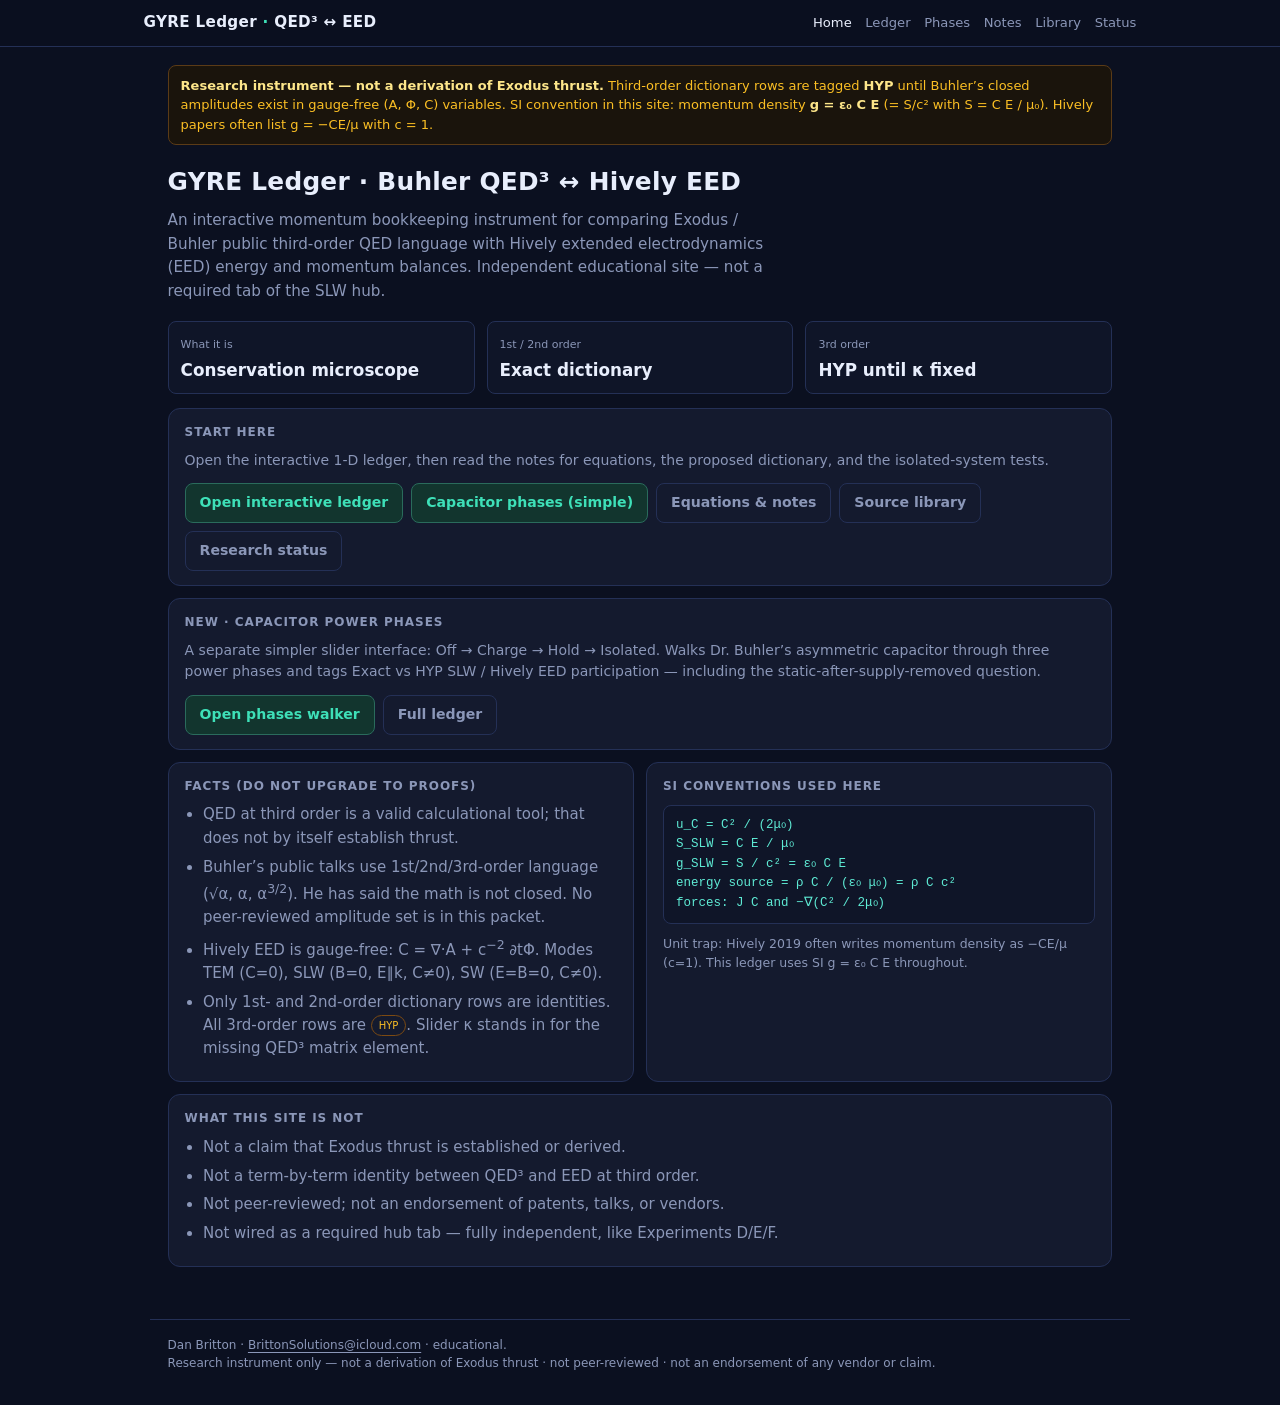
==== index.html @ b59f6026 "Nav + CTA for phases page" ====
<!DOCTYPE html>
<html lang="en">
<head>
<meta charset="UTF-8"/>
<meta name="viewport" content="width=device-width, initial-scale=1"/>
<title>GYRE Ledger · Buhler QED³ ↔ Hively EED</title>
<meta name="description" content="Independent educational research instrument mapping Buhler public third-order QED language onto Hively EED energy–momentum balances. Not a derivation of Exodus thrust."/>
<link rel="stylesheet" href="style.css"/>
</head>
<body>
<div class="sticky"><div class="sticky-inner">
  <a class="brand" href="index.html">GYRE Ledger <span>·</span> QED³ ↔ EED</a>
  <nav class="nav">
    <a href="index.html" class="active">Home</a>
    <a href="ledger.html">Ledger</a>
    <a href="phases.html">Phases</a>
    <a href="notes.html">Notes</a>
    <a href="library.html">Library</a>
    <a href="status.html">Status</a>
  </nav>
</div></div>
<div class="wrap">
  <div class="banner">
    <b>Research instrument — not a derivation of Exodus thrust.</b>
    Third-order dictionary rows are tagged <b>HYP</b> until Buhler’s closed amplitudes exist in gauge-free (A, Φ, C) variables.
    SI convention in this site: momentum density <b>g = ε₀ C E</b> (= S/c² with S = C E / μ₀). Hively papers often list g = −CE/μ with c = 1.
  </div>

  <h1>GYRE Ledger · Buhler QED³ ↔ Hively EED</h1>
  <p class="lede">
    An interactive momentum bookkeeping instrument for comparing Exodus / Buhler public third-order QED language
    with Hively extended electrodynamics (EED) energy and momentum balances. Independent educational site —
    not a required tab of the SLW hub.
  </p>

  <div class="grid grid-3" style="margin-bottom:14px">
    <div class="kpi"><span>What it is</span><b>Conservation microscope</b></div>
    <div class="kpi"><span>1st / 2nd order</span><b>Exact dictionary</b></div>
    <div class="kpi"><span>3rd order</span><b>HYP until κ fixed</b></div>
  </div>

  <div class="card">
    <h2>Start here</h2>
    <p style="margin:0 0 12px;color:var(--muted);font-size:14px">
      Open the interactive 1-D ledger, then read the notes for equations, the proposed dictionary, and the isolated-system tests.
    </p>
    <p style="margin:0;display:flex;flex-wrap:wrap;gap:8px">
      <a class="btn" href="ledger.html">Open interactive ledger</a>
      <a class="btn" href="phases.html">Capacitor phases (simple)</a>
      <a class="btn ghost" href="notes.html">Equations &amp; notes</a>
      <a class="btn ghost" href="library.html">Source library</a>
      <a class="btn ghost" href="status.html">Research status</a>
    </p>
  </div>

  <div class="card" id="phases-card">
    <h2>New · Capacitor power phases</h2>
    <p style="margin:0 0 12px;color:var(--muted);font-size:14px">
      A separate simpler slider interface: Off → Charge → Hold → Isolated.
      Walks Dr. Buhler’s asymmetric capacitor through three power phases and tags Exact vs HYP
      SLW / Hively EED participation — including the static-after-supply-removed question.
    </p>
    <p style="margin:0;display:flex;flex-wrap:wrap;gap:8px">
      <a class="btn" href="phases.html">Open phases walker</a>
      <a class="btn ghost" href="ledger.html">Full ledger</a>
    </p>
  </div>


  <div class="grid grid-2">
    <div class="card">
      <h2>Facts (do not upgrade to proofs)</h2>
      <ul class="clean">
        <li>QED at third order is a valid calculational tool; that does not by itself establish thrust.</li>
        <li>Buhler’s public talks use 1st/2nd/3rd-order language (√α, α, α<sup>3/2</sup>). He has said the math is not closed. No peer-reviewed amplitude set is in this packet.</li>
        <li>Hively EED is gauge-free: C = ∇·A + c<sup>−2</sup> ∂tΦ. Modes TEM (C=0), SLW (B=0, E∥k, C≠0), SW (E=B=0, C≠0).</li>
        <li>Only 1st- and 2nd-order dictionary rows are identities. All 3rd-order rows are <span class="tag hyp">HYP</span>. Slider κ stands in for the missing QED³ matrix element.</li>
      </ul>
    </div>
    <div class="card">
      <h2>SI conventions used here</h2>
      <div class="eq">
u_C = C² / (2μ₀)<br/>
S_SLW = C E / μ₀<br/>
g_SLW = S / c² = ε₀ C E<br/>
energy source = ρ C / (ε₀ μ₀) = ρ C c²<br/>
forces: J C  and  −∇(C² / 2μ₀)
      </div>
      <p class="note">Unit trap: Hively 2019 often writes momentum density as −CE/μ (c=1). This ledger uses SI g = ε₀ C E throughout.</p>
    </div>
  </div>

  <div class="card">
    <h2>What this site is not</h2>
    <ul class="clean">
      <li>Not a claim that Exodus thrust is established or derived.</li>
      <li>Not a term-by-term identity between QED³ and EED at third order.</li>
      <li>Not peer-reviewed; not an endorsement of patents, talks, or vendors.</li>
      <li>Not wired as a required hub tab — fully independent, like Experiments D/E/F.</li>
    </ul>
  </div>
</div>
<div class="footer">
  Dan Britton · <a href="mailto:BrittonSolutions@icloud.com">BrittonSolutions@icloud.com</a> · educational.<br/>
  Research instrument only — not a derivation of Exodus thrust · not peer-reviewed · not an endorsement of any vendor or claim.
</div>
</body>
</html>
---- style.css ----
:root{
  --bg:#0b1020; --bg2:#0f1528; --panel:#141a2e; --ink:#e8eefc; --muted:#8b97b8;
  --line:#243056; --ced:#7aa2ff; --eed:#3ee0b8; --qed:#ffb14a;
  --slw:#5eead4; --sw:#c4b5fd; --tem:#60a5fa; --warn:#fb7185;
  --ok:#34d399; --plate:#94a3b8; --banner-bg:#1a140c; --banner-border:#5b3b16;
  --banner-ink:#fbbf24; --max:980px; --radius:12px;
}
*{box-sizing:border-box}
html{scroll-behavior:smooth}
body{
  margin:0;background:var(--bg);color:var(--ink);
  font:15px/1.55 ui-sans-serif,system-ui,-apple-system,Segoe UI,sans-serif;
}
a{color:var(--eed);text-decoration-thickness:1px;text-underline-offset:3px}
a:hover{color:#7ff5d4}
.sticky{
  position:sticky;top:0;z-index:50;
  backdrop-filter:blur(12px);
  background:rgba(11,16,32,.92);
  border-bottom:1px solid var(--line);
}
.sticky-inner{
  max-width:calc(var(--max) + 48px);
  margin:0 auto;padding:.7rem 1.1rem;
  display:flex;flex-wrap:wrap;gap:.55rem 1rem;
  align-items:center;justify-content:space-between;
}
.brand{font-size:.95rem;letter-spacing:.02em;color:var(--ink);text-decoration:none;font-weight:600}
.brand span{color:var(--eed)}
.nav{display:flex;flex-wrap:wrap;gap:.5rem .85rem;font-size:.82rem}
.nav a{color:var(--muted);text-decoration:none}
.nav a:hover,.nav a.active{color:var(--ink)}
.wrap{max-width:var(--max);margin:0 auto;padding:1.1rem 1.1rem 2.5rem}
.banner{
  margin:0 0 1.1rem;padding:10px 12px;
  border:1px solid var(--banner-border);background:var(--banner-bg);
  color:var(--banner-ink);font-size:13px;border-radius:8px;line-height:1.5;
}
.banner b{color:#fde68a}
h1{margin:.2rem 0 .5rem;font-size:1.55rem;letter-spacing:.01em}
h2{margin:1.4rem 0 .55rem;font-size:1.05rem;color:var(--ink)}
h3{margin:1rem 0 .4rem;font-size:.95rem;color:var(--ced)}
.lede{color:var(--muted);font-size:.95rem;margin:0 0 1.1rem;max-width:62ch}
.card{
  background:var(--panel);border:1px solid var(--line);
  border-radius:var(--radius);padding:14px 16px;margin:0 0 12px;
}
.card h2{margin:0 0 8px;font-size:12px;text-transform:uppercase;letter-spacing:.08em;color:var(--muted)}
.grid{display:grid;gap:12px}
@media(min-width:720px){.grid-2{grid-template-columns:1fr 1fr}.grid-3{grid-template-columns:1fr 1fr 1fr}}
.kpi{background:var(--bg2);border:1px solid var(--line);border-radius:8px;padding:10px 12px}
.kpi b{display:block;font-size:1.05rem;margin-top:2px}
.kpi span{color:var(--muted);font-size:11px}
.tag{display:inline-block;font-size:10px;padding:2px 7px;border-radius:999px;border:1px solid var(--line);color:var(--muted);vertical-align:middle}
.tag.hyp{border-color:#7c4a12;color:#fbbf24}
.tag.ex{border-color:#14532d;color:#86efac}
.tag.open{border-color:#334155;color:#94a3b8}
.btn{
  display:inline-block;padding:8px 14px;border-radius:8px;
  background:#12352e;border:1px solid #2a6b5c;color:var(--eed);
  text-decoration:none;font-size:.88rem;font-weight:600;
}
.btn:hover{background:#164a40;color:#b6ffe9}
.btn.ghost{background:transparent;border-color:var(--line);color:var(--muted)}
.btn.ghost:hover{color:var(--ink);border-color:#3a4a78}
ul.clean{margin:.4rem 0;padding-left:1.15rem;color:var(--muted)}
ul.clean li{margin:.35rem 0}
table{width:100%;border-collapse:collapse;font-size:13px}
th,td{padding:7px 6px;border-bottom:1px solid var(--line);text-align:left;vertical-align:top}
th{color:var(--muted);font-weight:600;font-size:11px;text-transform:uppercase;letter-spacing:.04em}
.eq{
  background:var(--bg2);border:1px solid var(--line);border-radius:8px;
  padding:10px 12px;margin:.6rem 0;overflow-x:auto;
  font-family:ui-monospace,SFMono-Regular,Menlo,monospace;font-size:12.5px;color:var(--slw);
  line-height:1.55;
}
.lib-card h3{margin:0 0 6px;font-size:1rem;color:var(--ink)}
.lib-card .meta{color:var(--muted);font-size:12px;margin:0 0 8px}
.lib-card p{margin:0;color:var(--muted);font-size:13.5px}
.footer{
  max-width:var(--max);margin:0 auto;padding:0 1.1rem 2rem;
  color:var(--muted);font-size:12px;border-top:1px solid var(--line);padding-top:1rem;
}
.footer a{color:var(--muted)}
.checklist{list-style:none;padding:0;margin:0}
.checklist li{
  padding:8px 10px;margin:0 0 6px;background:var(--bg2);
  border:1px solid var(--line);border-radius:8px;font-size:13.5px;color:var(--muted);
}
.checklist li::before{content:"○ ";color:var(--qed)}
.note{font-size:12.5px;color:var(--muted);margin-top:.6rem}
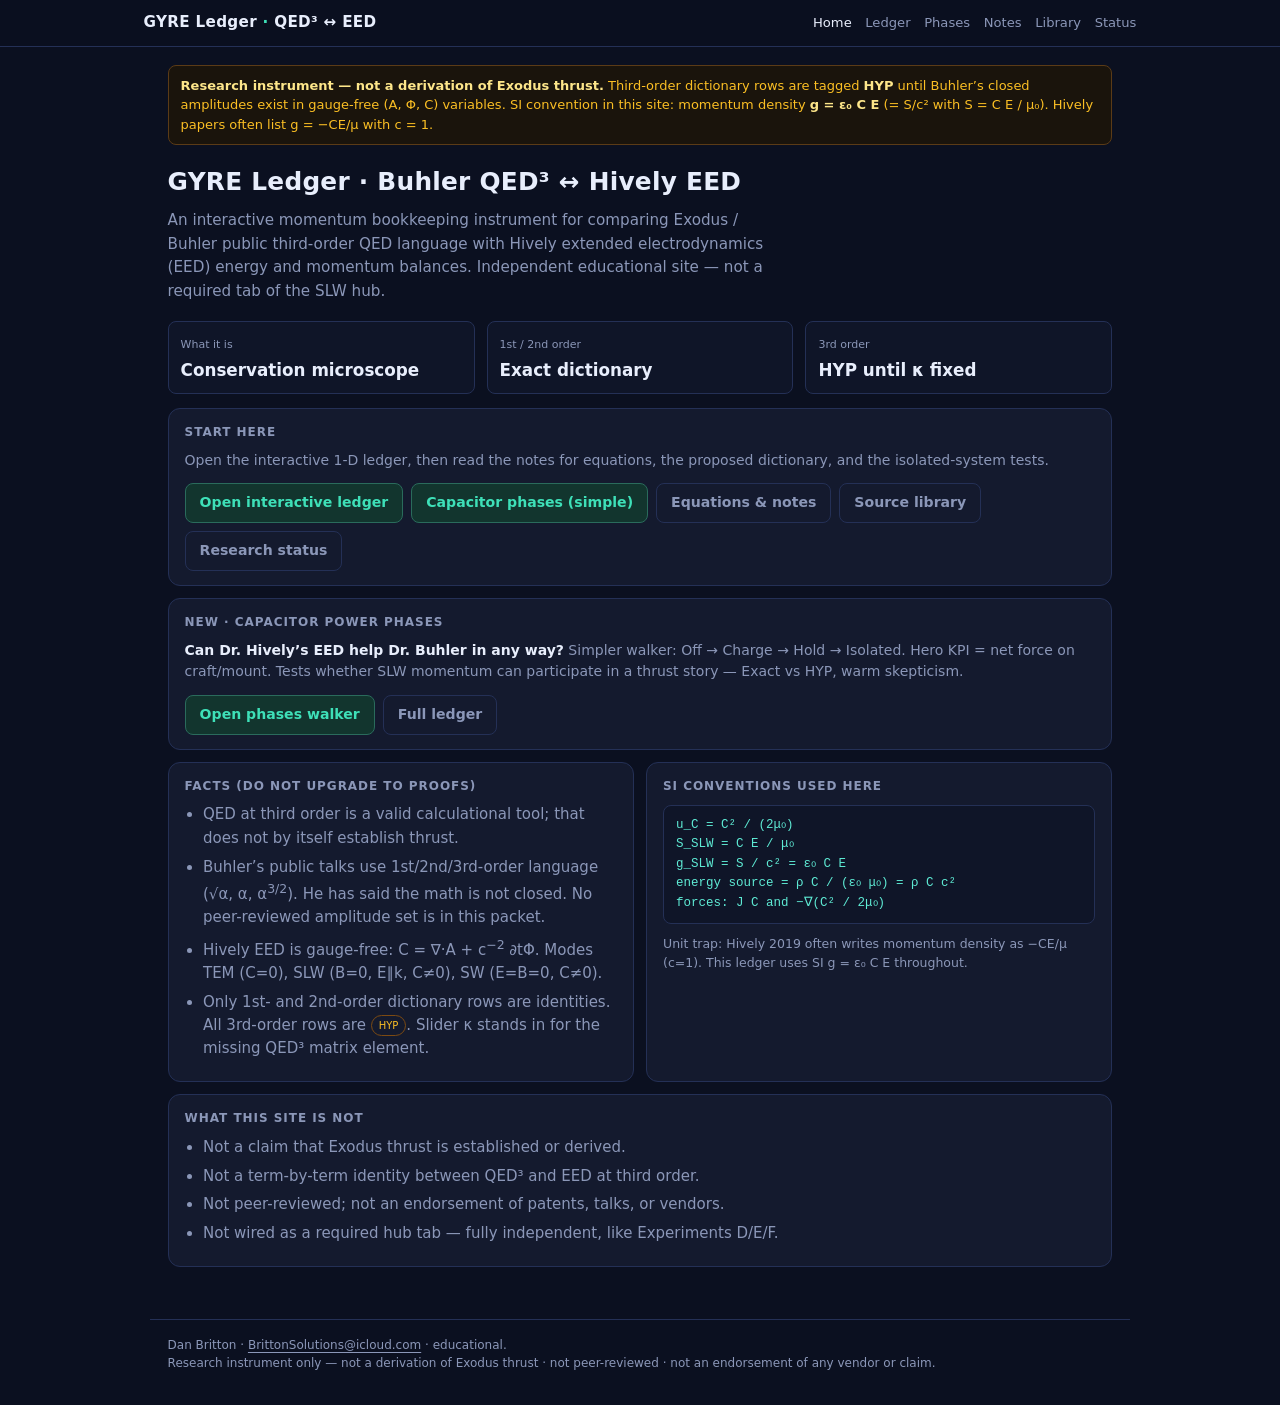
==== commit 0f74113b: "Index: phases CTA emphasizes Hively help question + F_net" ====
--- a/index.html
+++ b/index.html
@@ -56,9 +56,9 @@
   <div class="card" id="phases-card">
     <h2>New · Capacitor power phases</h2>
     <p style="margin:0 0 12px;color:var(--muted);font-size:14px">
-      A separate simpler slider interface: Off → Charge → Hold → Isolated.
-      Walks Dr. Buhler’s asymmetric capacitor through three power phases and tags Exact vs HYP
-      SLW / Hively EED participation — including the static-after-supply-removed question.
+      <b style="color:var(--ink)">Can Dr. Hively’s EED help Dr. Buhler in any way?</b>
+      Simpler walker: Off → Charge → Hold → Isolated. Hero KPI = net force on craft/mount.
+      Tests whether SLW momentum can participate in a thrust story — Exact vs HYP, warm skepticism.
     </p>
     <p style="margin:0;display:flex;flex-wrap:wrap;gap:8px">
       <a class="btn" href="phases.html">Open phases walker</a>
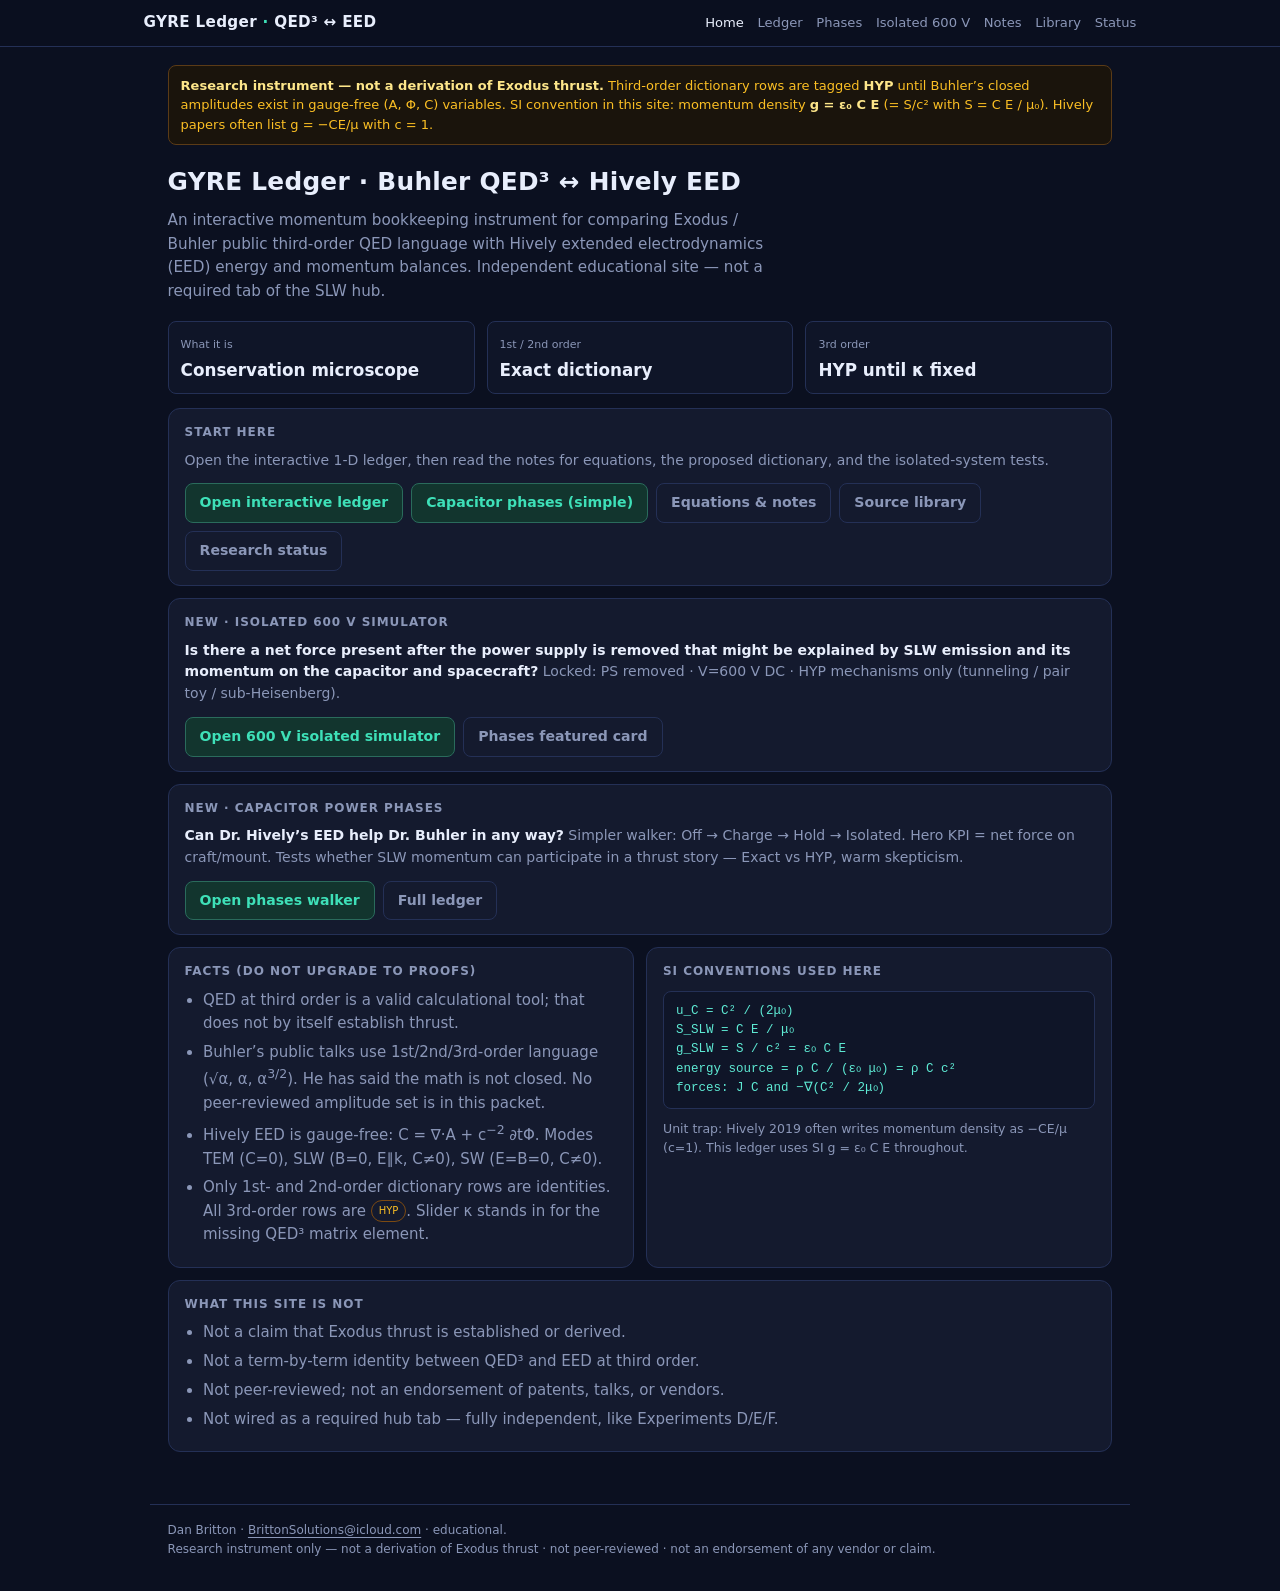
==== commit bccb2e86: "Nav + featured card for Isolated 600 V simulator" ====
--- a/index.html
+++ b/index.html
@@ -14,6 +14,7 @@
     <a href="index.html" class="active">Home</a>
     <a href="ledger.html">Ledger</a>
     <a href="phases.html">Phases</a>
+    <a href="isolated-600.html">Isolated 600 V</a>
     <a href="notes.html">Notes</a>
     <a href="library.html">Library</a>
     <a href="status.html">Status</a>
@@ -50,6 +51,19 @@
       <a class="btn ghost" href="notes.html">Equations &amp; notes</a>
       <a class="btn ghost" href="library.html">Source library</a>
       <a class="btn ghost" href="status.html">Research status</a>
+    </p>
+  </div>
+
+
+  <div class="card" id="iso600-card">
+    <h2>New · Isolated 600 V simulator</h2>
+    <p style="margin:0 0 12px;color:var(--muted);font-size:14px">
+      <b style="color:var(--ink)">Is there a net force present after the power supply is removed that might be explained by SLW emission and its momentum on the capacitor and spacecraft?</b>
+      Locked: PS removed · V=600 V DC · HYP mechanisms only (tunneling / pair toy / sub-Heisenberg).
+    </p>
+    <p style="margin:0;display:flex;flex-wrap:wrap;gap:8px">
+      <a class="btn" href="isolated-600.html">Open 600 V isolated simulator</a>
+      <a class="btn ghost" href="phases.html#iso600">Phases featured card</a>
     </p>
   </div>
 
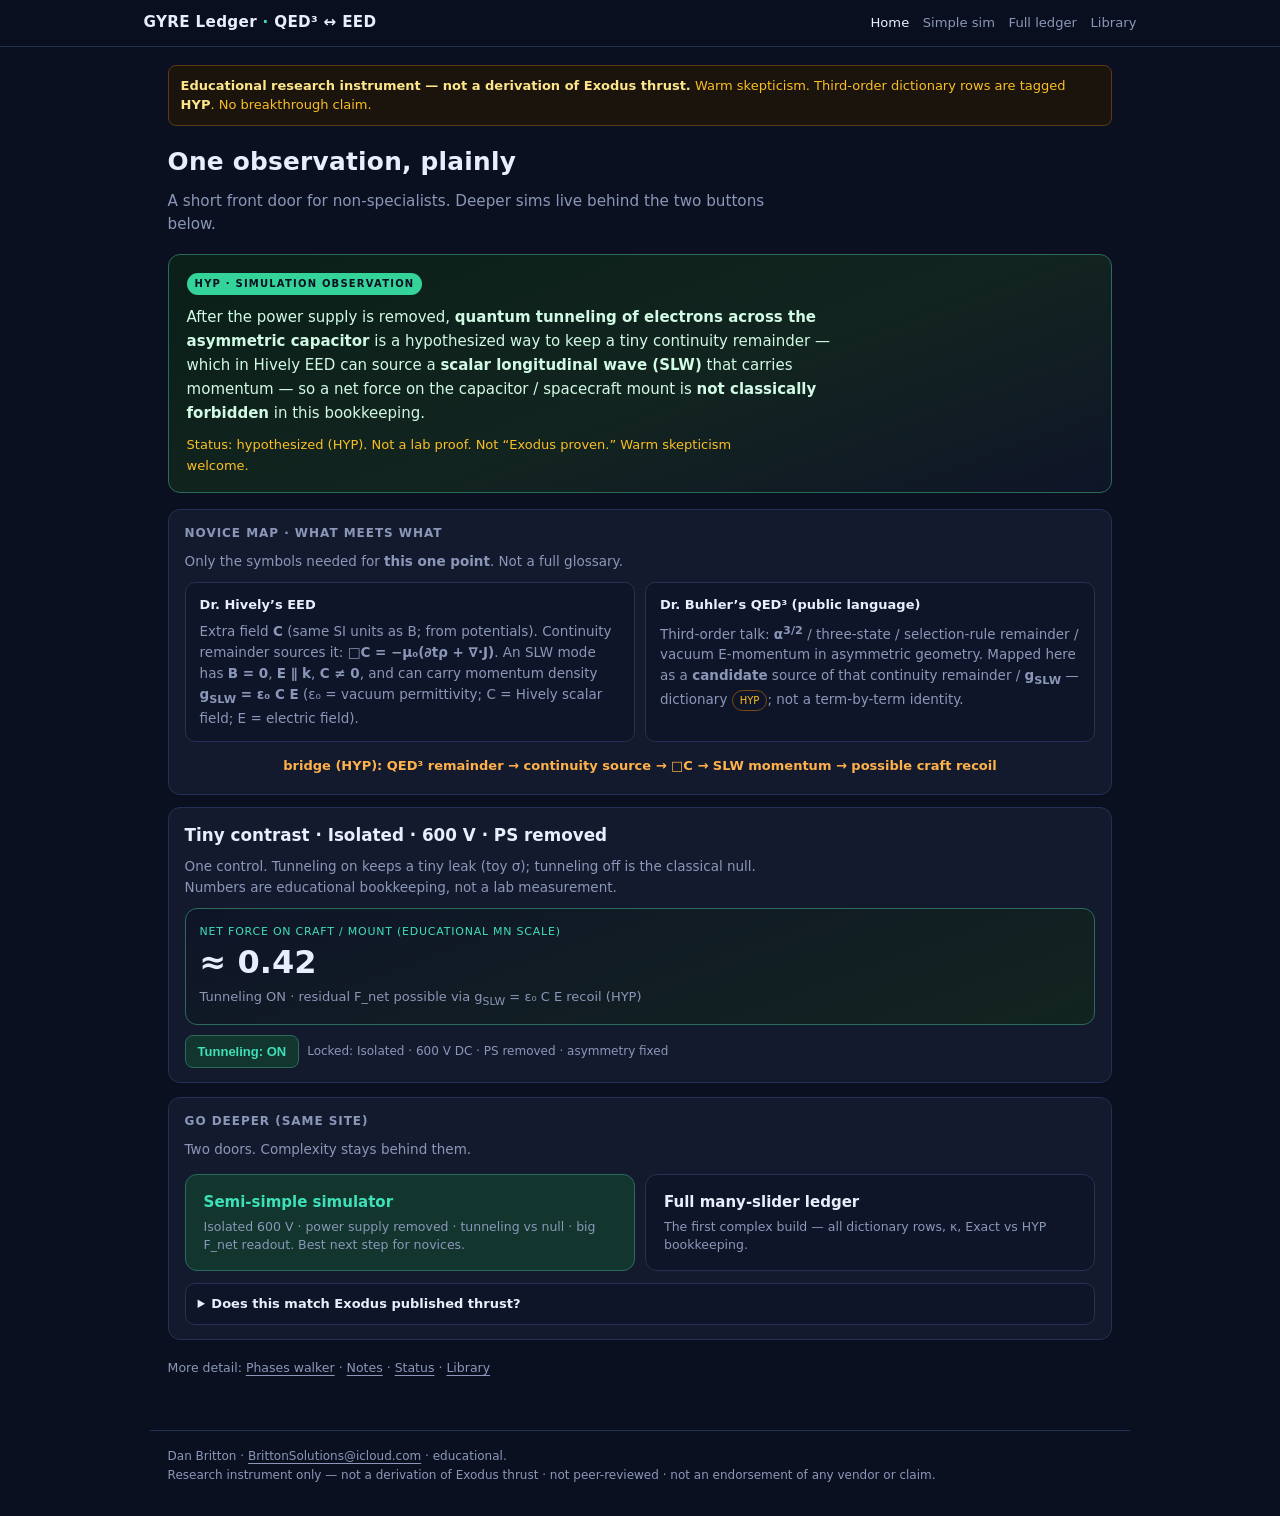
==== commit 68c5e55a: "Sparse novice front door: lead-in observation, EED↔QED³ map, tiny tunneling demo, two depth buttons;" ====
--- a/index.html
+++ b/index.html
@@ -3,120 +3,235 @@
 <head>
 <meta charset="UTF-8"/>
 <meta name="viewport" content="width=device-width, initial-scale=1"/>
-<title>GYRE Ledger · Buhler QED³ ↔ Hively EED</title>
-<meta name="description" content="Independent educational research instrument mapping Buhler public third-order QED language onto Hively EED energy–momentum balances. Not a derivation of Exodus thrust."/>
+<title>GYRE Ledger · a simple look at EED ↔ QED³</title>
+<meta name="description" content="Plain-language front door: after the power supply is removed, a hypothesized tunneling continuity remainder might source an SLW that carries momentum — so a net force is not classically forbidden in this bookkeeping. Warm skepticism. HYP. Not a derivation of Exodus thrust."/>
 <link rel="stylesheet" href="style.css"/>
+<style>
+  .obs{
+    margin:0 0 1rem;padding:16px 18px;
+    border:1px solid #2a6b5c;border-radius:12px;
+    background:linear-gradient(160deg,#0a1f18 0%,#12241f 55%,#0f1528 100%);
+  }
+  .obs .kicker{
+    display:inline-block;font-size:10px;font-weight:700;letter-spacing:.12em;
+    text-transform:uppercase;color:#0b1020;background:#34d399;
+    padding:3px 8px;border-radius:999px;margin:0 0 10px;
+  }
+  .obs p{margin:0;color:#d1fae5;font-size:15px;line-height:1.6;max-width:68ch}
+  .obs .caveat{margin-top:10px;font-size:13px;color:#fbbf24}
+  .map{display:grid;gap:10px}
+  @media(min-width:720px){.map{grid-template-columns:1fr 1fr}}
+  .map .side{background:var(--bg2);border:1px solid var(--line);border-radius:10px;padding:12px 14px}
+  .map .side h3{margin:0 0 6px;font-size:13px;color:var(--ink);text-transform:none;letter-spacing:0}
+  .map .side p{margin:0;color:var(--muted);font-size:13.5px;line-height:1.55}
+  .map .bridge{
+    grid-column:1/-1;text-align:center;font-size:13px;color:var(--qed);
+    padding:4px 0;font-weight:600;
+  }
+  .mini-demo{
+    background:var(--panel);border:1px solid var(--line);border-radius:12px;
+    padding:14px 16px;margin:0 0 14px;
+  }
+  .mini-demo h2{margin:0 0 8px}
+  .mini-hero{
+    background:linear-gradient(160deg,#0f1528 0%,#12241f 100%);
+    border:1px solid #2a6b5c;border-radius:12px;padding:14px;margin:10px 0;
+  }
+  .mini-hero .label{font-size:11px;text-transform:uppercase;letter-spacing:.07em;color:var(--eed);margin:0 0 4px}
+  .mini-hero .val{font-size:32px;font-weight:700;font-variant-numeric:tabular-nums;line-height:1.15}
+  .mini-hero .dir{font-size:13px;color:var(--muted);margin-top:6px}
+  .mini-ctrl{display:flex;flex-wrap:wrap;gap:8px;align-items:center;margin-top:10px}
+  .toggle{
+    display:inline-flex;align-items:center;gap:8px;
+    padding:8px 12px;border-radius:8px;border:1px solid var(--line);
+    background:var(--bg2);color:var(--ink);cursor:pointer;font-size:13px;font-weight:600;
+  }
+  .toggle.on{border-color:#2a6b5c;background:#12352e;color:var(--eed)}
+  .toggle.off{border-color:#5b3b16;background:#1a140c;color:#fbbf24}
+  .door{
+    display:grid;gap:10px;margin:14px 0 8px;
+  }
+  @media(min-width:560px){.door{grid-template-columns:1fr 1fr}}
+  .door a{
+    display:block;padding:16px 18px;border-radius:12px;text-decoration:none;
+    border:1px solid #2a6b5c;background:#12352e;color:var(--eed);
+  }
+  .door a:hover{background:#164a40;color:#b6ffe9}
+  .door a.secondary{border-color:var(--line);background:var(--bg2);color:var(--ink)}
+  .door a.secondary:hover{border-color:#3a4a78;color:#fff}
+  .door .t{display:block;font-size:15px;font-weight:700;margin-bottom:4px}
+  .door .d{display:block;font-size:12.5px;color:var(--muted);font-weight:400;line-height:1.45}
+  .door a:hover .d{color:#a7f3d0}
+  .door a.secondary:hover .d{color:var(--muted)}
+  details.exodus{
+    margin:12px 0 0;padding:10px 12px;border:1px solid var(--line);
+    border-radius:10px;background:var(--bg2);color:var(--muted);font-size:13.5px;line-height:1.55;
+  }
+  details.exodus summary{
+    cursor:pointer;color:var(--ink);font-weight:600;font-size:13px;
+  }
+  details.exodus[open] summary{margin-bottom:8px}
+  .more{margin-top:18px;font-size:12.5px;color:var(--muted)}
+  .more a{color:var(--muted)}
+</style>
 </head>
 <body>
 <div class="sticky"><div class="sticky-inner">
   <a class="brand" href="index.html">GYRE Ledger <span>·</span> QED³ ↔ EED</a>
   <nav class="nav">
     <a href="index.html" class="active">Home</a>
-    <a href="ledger.html">Ledger</a>
-    <a href="phases.html">Phases</a>
-    <a href="isolated-600.html">Isolated 600 V</a>
-    <a href="notes.html">Notes</a>
+    <a href="isolated-600.html">Simple sim</a>
+    <a href="ledger.html">Full ledger</a>
     <a href="library.html">Library</a>
-    <a href="status.html">Status</a>
   </nav>
 </div></div>
+
 <div class="wrap">
   <div class="banner">
-    <b>Research instrument — not a derivation of Exodus thrust.</b>
-    Third-order dictionary rows are tagged <b>HYP</b> until Buhler’s closed amplitudes exist in gauge-free (A, Φ, C) variables.
-    SI convention in this site: momentum density <b>g = ε₀ C E</b> (= S/c² with S = C E / μ₀). Hively papers often list g = −CE/μ with c = 1.
-  </div>
-
-  <h1>GYRE Ledger · Buhler QED³ ↔ Hively EED</h1>
+    <b>Educational research instrument — not a derivation of Exodus thrust.</b>
+    Warm skepticism. Third-order dictionary rows are tagged <b>HYP</b>. No breakthrough claim.
+  </div>
+
+  <h1>One observation, plainly</h1>
   <p class="lede">
-    An interactive momentum bookkeeping instrument for comparing Exodus / Buhler public third-order QED language
-    with Hively extended electrodynamics (EED) energy and momentum balances. Independent educational site —
-    not a required tab of the SLW hub.
+    A short front door for non-specialists. Deeper sims live behind the two buttons below.
   </p>
 
-  <div class="grid grid-3" style="margin-bottom:14px">
-    <div class="kpi"><span>What it is</span><b>Conservation microscope</b></div>
-    <div class="kpi"><span>1st / 2nd order</span><b>Exact dictionary</b></div>
-    <div class="kpi"><span>3rd order</span><b>HYP until κ fixed</b></div>
+  <div class="obs">
+    <span class="kicker">HYP · simulation observation</span>
+    <p>
+      After the power supply is removed, <b>quantum tunneling of electrons across the asymmetric capacitor</b>
+      is a hypothesized way to keep a tiny continuity remainder — which in Hively EED can source a
+      <b>scalar longitudinal wave (SLW)</b> that carries momentum — so a net force on the capacitor / spacecraft mount
+      is <b>not classically forbidden</b> in this bookkeeping.
+    </p>
+    <p class="caveat">
+      Status: hypothesized (HYP). Not a lab proof. Not “Exodus proven.” Warm skepticism welcome.
+    </p>
   </div>
 
   <div class="card">
-    <h2>Start here</h2>
-    <p style="margin:0 0 12px;color:var(--muted);font-size:14px">
-      Open the interactive 1-D ledger, then read the notes for equations, the proposed dictionary, and the isolated-system tests.
-    </p>
-    <p style="margin:0;display:flex;flex-wrap:wrap;gap:8px">
-      <a class="btn" href="ledger.html">Open interactive ledger</a>
-      <a class="btn" href="phases.html">Capacitor phases (simple)</a>
-      <a class="btn ghost" href="notes.html">Equations &amp; notes</a>
-      <a class="btn ghost" href="library.html">Source library</a>
-      <a class="btn ghost" href="status.html">Research status</a>
-    </p>
-  </div>
-
-
-  <div class="card" id="iso600-card">
-    <h2>New · Isolated 600 V simulator</h2>
-    <p style="margin:0 0 12px;color:var(--muted);font-size:14px">
-      <b style="color:var(--ink)">Is there a net force present after the power supply is removed that might be explained by SLW emission and its momentum on the capacitor and spacecraft?</b>
-      Locked: PS removed · V=600 V DC · HYP mechanisms only (tunneling / pair toy / sub-Heisenberg).
-    </p>
-    <p style="margin:0;display:flex;flex-wrap:wrap;gap:8px">
-      <a class="btn" href="isolated-600.html">Open 600 V isolated simulator</a>
-      <a class="btn ghost" href="phases.html#iso600">Phases featured card</a>
-    </p>
-  </div>
-
-  <div class="card" id="phases-card">
-    <h2>New · Capacitor power phases</h2>
-    <p style="margin:0 0 12px;color:var(--muted);font-size:14px">
-      <b style="color:var(--ink)">Can Dr. Hively’s EED help Dr. Buhler in any way?</b>
-      Simpler walker: Off → Charge → Hold → Isolated. Hero KPI = net force on craft/mount.
-      Tests whether SLW momentum can participate in a thrust story — Exact vs HYP, warm skepticism.
-    </p>
-    <p style="margin:0;display:flex;flex-wrap:wrap;gap:8px">
-      <a class="btn" href="phases.html">Open phases walker</a>
-      <a class="btn ghost" href="ledger.html">Full ledger</a>
-    </p>
-  </div>
-
-
-  <div class="grid grid-2">
-    <div class="card">
-      <h2>Facts (do not upgrade to proofs)</h2>
-      <ul class="clean">
-        <li>QED at third order is a valid calculational tool; that does not by itself establish thrust.</li>
-        <li>Buhler’s public talks use 1st/2nd/3rd-order language (√α, α, α<sup>3/2</sup>). He has said the math is not closed. No peer-reviewed amplitude set is in this packet.</li>
-        <li>Hively EED is gauge-free: C = ∇·A + c<sup>−2</sup> ∂tΦ. Modes TEM (C=0), SLW (B=0, E∥k, C≠0), SW (E=B=0, C≠0).</li>
-        <li>Only 1st- and 2nd-order dictionary rows are identities. All 3rd-order rows are <span class="tag hyp">HYP</span>. Slider κ stands in for the missing QED³ matrix element.</li>
-      </ul>
-    </div>
-    <div class="card">
-      <h2>SI conventions used here</h2>
-      <div class="eq">
-u_C = C² / (2μ₀)<br/>
-S_SLW = C E / μ₀<br/>
-g_SLW = S / c² = ε₀ C E<br/>
-energy source = ρ C / (ε₀ μ₀) = ρ C c²<br/>
-forces: J C  and  −∇(C² / 2μ₀)
+    <h2>Novice map · what meets what</h2>
+    <p style="margin:0 0 10px;color:var(--muted);font-size:13.5px;max-width:68ch">
+      Only the symbols needed for <b>this one point</b>. Not a full glossary.
+    </p>
+    <div class="map">
+      <div class="side">
+        <h3>Dr. Hively’s EED</h3>
+        <p>
+          Extra field <b>C</b> (same SI units as B; from potentials). Continuity remainder sources it:
+          <b>□C = −μ₀(∂tρ + ∇·J)</b>.
+          An SLW mode has <b>B = 0</b>, <b>E ∥ k</b>, <b>C ≠ 0</b>, and can carry momentum density
+          <b>g<sub>SLW</sub> = ε₀ C E</b>
+          (ε₀ = vacuum permittivity; C = Hively scalar field; E = electric field).
+        </p>
       </div>
-      <p class="note">Unit trap: Hively 2019 often writes momentum density as −CE/μ (c=1). This ledger uses SI g = ε₀ C E throughout.</p>
-    </div>
-  </div>
-
-  <div class="card">
-    <h2>What this site is not</h2>
-    <ul class="clean">
-      <li>Not a claim that Exodus thrust is established or derived.</li>
-      <li>Not a term-by-term identity between QED³ and EED at third order.</li>
-      <li>Not peer-reviewed; not an endorsement of patents, talks, or vendors.</li>
-      <li>Not wired as a required hub tab — fully independent, like Experiments D/E/F.</li>
-    </ul>
-  </div>
+      <div class="side">
+        <h3>Dr. Buhler’s QED³ (public language)</h3>
+        <p>
+          Third-order talk: <b>α<sup>3/2</sup></b> / three-state / selection-rule remainder /
+          vacuum E-momentum in asymmetric geometry.
+          Mapped here as a <b>candidate</b> source of that continuity remainder / <b>g<sub>SLW</sub></b>
+          — dictionary <span class="tag hyp">HYP</span>; not a term-by-term identity.
+        </p>
+      </div>
+      <div class="bridge">bridge (HYP): QED³ remainder  →  continuity source  →  □C  →  SLW momentum  →  possible craft recoil</div>
+    </div>
+  </div>
+
+  <div class="mini-demo">
+    <h2>Tiny contrast · Isolated · 600 V · PS removed</h2>
+    <p style="margin:0;color:var(--muted);font-size:13.5px;max-width:68ch">
+      One control. Tunneling on keeps a tiny leak (toy σ); tunneling off is the classical null.
+      Numbers are educational bookkeeping, not a lab measurement.
+    </p>
+    <div class="mini-hero">
+      <div class="label">Net force on craft / mount (educational μN scale)</div>
+      <div class="val" id="fNet">≈ 0.42</div>
+      <div class="dir" id="fDir">Tunneling ON · residual F_net possible via g<sub>SLW</sub> = ε₀ C E recoil (HYP)</div>
+    </div>
+    <div class="mini-ctrl">
+      <button type="button" class="toggle on" id="btnTunnel" aria-pressed="true">Tunneling: ON</button>
+      <span style="font-size:12px;color:var(--muted)">Locked: Isolated · 600 V DC · PS removed · asymmetry fixed</span>
+    </div>
+  </div>
+
+  <div class="card" style="margin-bottom:8px">
+    <h2>Go deeper (same site)</h2>
+    <p style="margin:0;color:var(--muted);font-size:13.5px">Two doors. Complexity stays behind them.</p>
+    <div class="door">
+      <a href="isolated-600.html">
+        <span class="t">Semi-simple simulator</span>
+        <span class="d">Isolated 600 V · power supply removed · tunneling vs null · big F_net readout. Best next step for novices.</span>
+      </a>
+      <a class="secondary" href="ledger.html">
+        <span class="t">Full many-slider ledger</span>
+        <span class="d">The first complex build — all dictionary rows, κ, Exact vs HYP bookkeeping.</span>
+      </a>
+    </div>
+
+    <details class="exodus" id="exodus-match">
+      <summary>Does this match Exodus published thrust?</summary>
+      <p style="margin:0 0 8px">
+        The <b>integrated effect</b> of total quantum tunneling
+        (∫ |dQ/dt|<sub>tunnel</sub> dt or a toy σ-driven leak)
+        <i>could hypothetically</i> supply a time-integrated SLW momentum flux whose recoil is a
+        <b>candidate bookkeeping channel</b> for a net impulse on the craft.
+      </p>
+      <p style="margin:0 0 8px">
+        Whether that matches <b>published Exodus / ept.space</b> asymmetric-capacitor total thrust
+        is <b>not demonstrated here</b>. We do not fit σ to their thrust number.
+        Observed thrust claims on their public materials are theirs / not verified here
+        (<a href="https://ept.space" rel="noopener noreferrer" target="_blank">ept.space</a>).
+      </p>
+      <p style="margin:0">
+        <b>Status:</b> <b>“not forbidden”</b> by this EED↔QED³ map
+        if a real continuity remainder exists after isolation —
+        vs <b>not supported as a quantitative match</b> to published thrust
+        without amplitudes + measured leak/tunnel rates.
+        Warm skepticism. No breakthrough claim.
+      </p>
+    </details>
+  </div>
+
+  <p class="more">
+    More detail:
+    <a href="phases.html">Phases walker</a> ·
+    <a href="notes.html">Notes</a> ·
+    <a href="status.html">Status</a> ·
+    <a href="library.html">Library</a>
+  </p>
 </div>
+
 <div class="footer">
   Dan Britton · <a href="mailto:BrittonSolutions@icloud.com">BrittonSolutions@icloud.com</a> · educational.<br/>
   Research instrument only — not a derivation of Exodus thrust · not peer-reviewed · not an endorsement of any vendor or claim.
 </div>
+
+<script>
+(function(){
+  var on = true;
+  var btn = document.getElementById("btnTunnel");
+  var fNet = document.getElementById("fNet");
+  var fDir = document.getElementById("fDir");
+  function paint(){
+    if (on) {
+      btn.textContent = "Tunneling: ON";
+      btn.className = "toggle on";
+      btn.setAttribute("aria-pressed", "true");
+      fNet.textContent = "≈ 0.42";
+      fDir.innerHTML = "Tunneling ON · residual F_net possible via g<sub>SLW</sub> = ε₀ C E recoil (HYP)";
+    } else {
+      btn.textContent = "Tunneling: OFF (null)";
+      btn.className = "toggle off";
+      btn.setAttribute("aria-pressed", "false");
+      fNet.textContent = "≈ 0.00";
+      fDir.textContent = "Classical null · σ = 0 · static + J = 0 ⇒ no SLW ⇒ F_net → 0";
+    }
+  }
+  btn.addEventListener("click", function(){ on = !on; paint(); });
+  paint();
+})();
+</script>
 </body>
 </html>
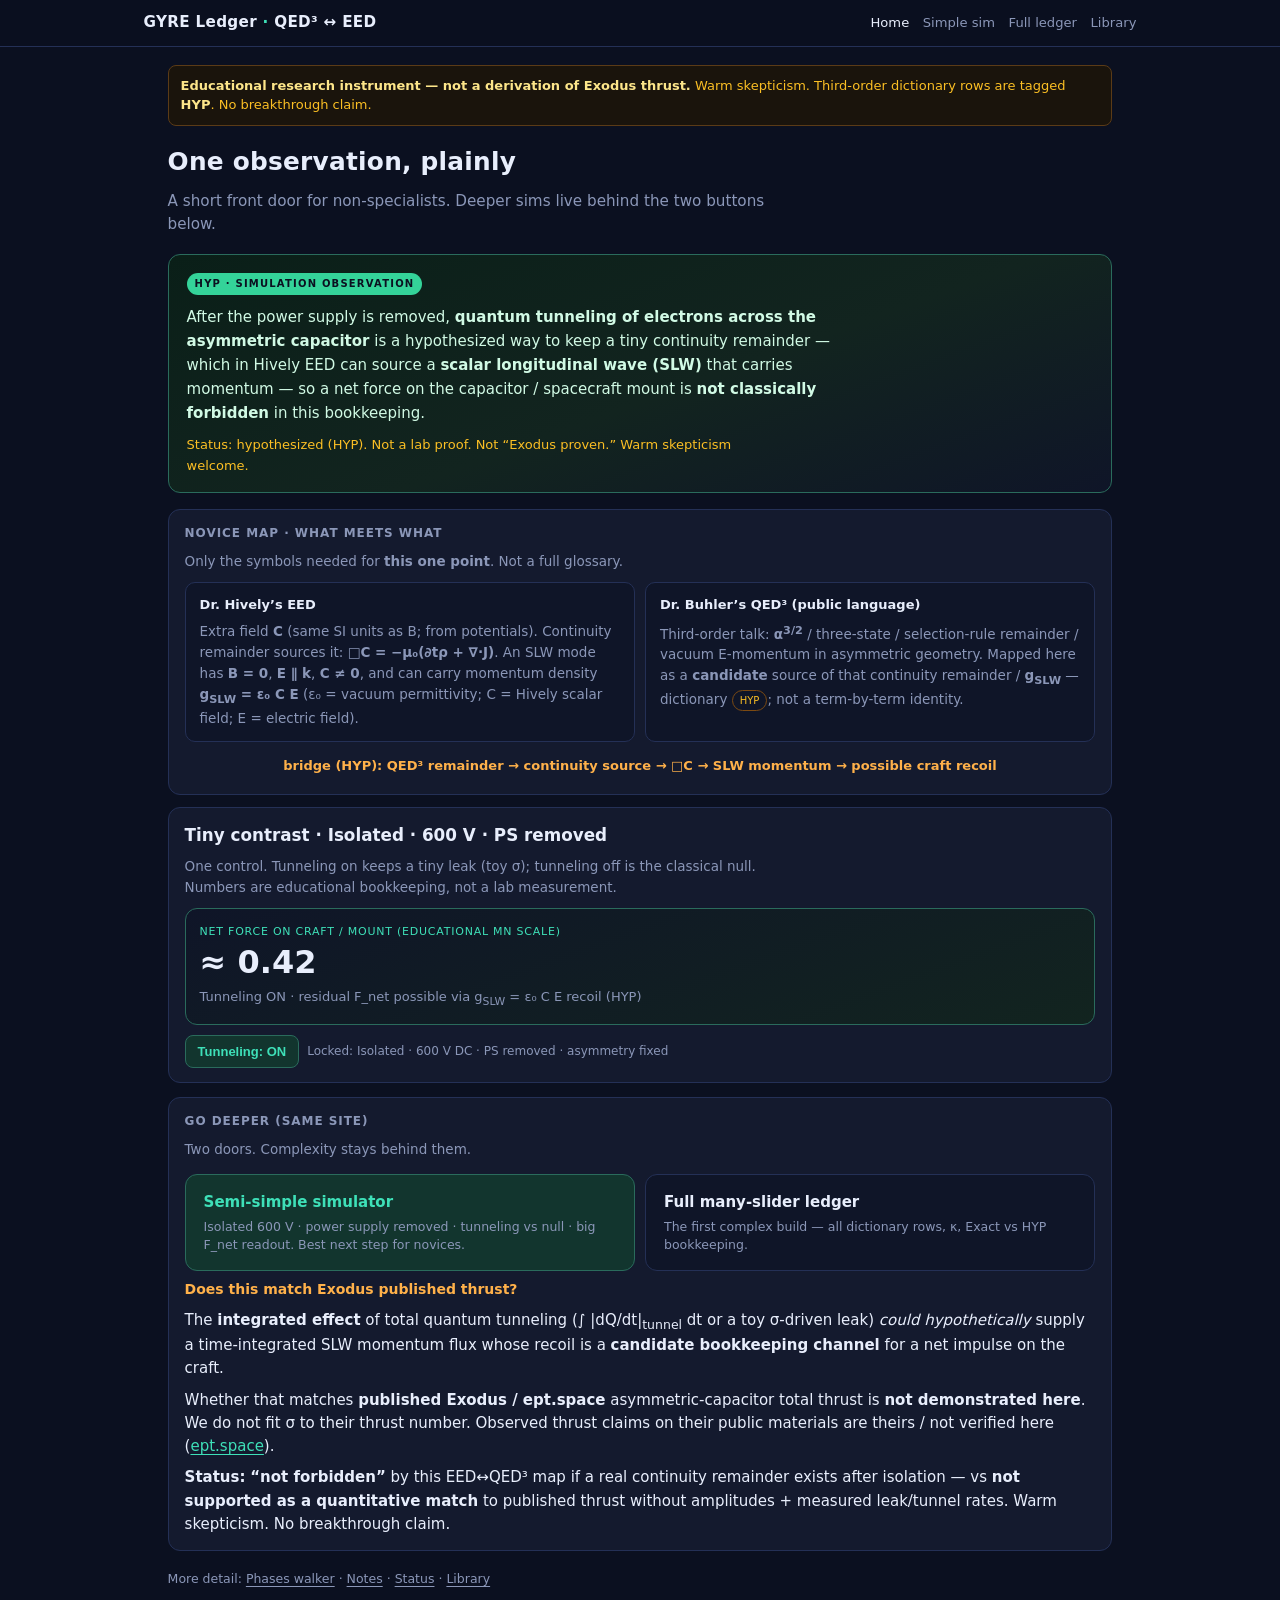
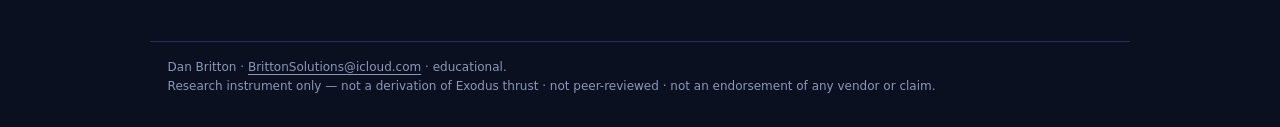
==== commit 602b0198: "Exodus thrust answer always visible — no click required" ====
--- a/index.html
+++ b/index.html
@@ -170,8 +170,8 @@
       </a>
     </div>
 
-    <details class="exodus" id="exodus-match">
-      <summary>Does this match Exodus published thrust?</summary>
+    <div class="exodus" id="exodus-match">
+      <h2 style="margin:0 0 8px;font-size:14px;color:var(--qed);text-transform:none;letter-spacing:0">Does this match Exodus published thrust?</h2>
       <p style="margin:0 0 8px">
         The <b>integrated effect</b> of total quantum tunneling
         (∫ |dQ/dt|<sub>tunnel</sub> dt or a toy σ-driven leak)
@@ -191,7 +191,7 @@
         without amplitudes + measured leak/tunnel rates.
         Warm skepticism. No breakthrough claim.
       </p>
-    </details>
+    </div>
   </div>
 
   <p class="more">
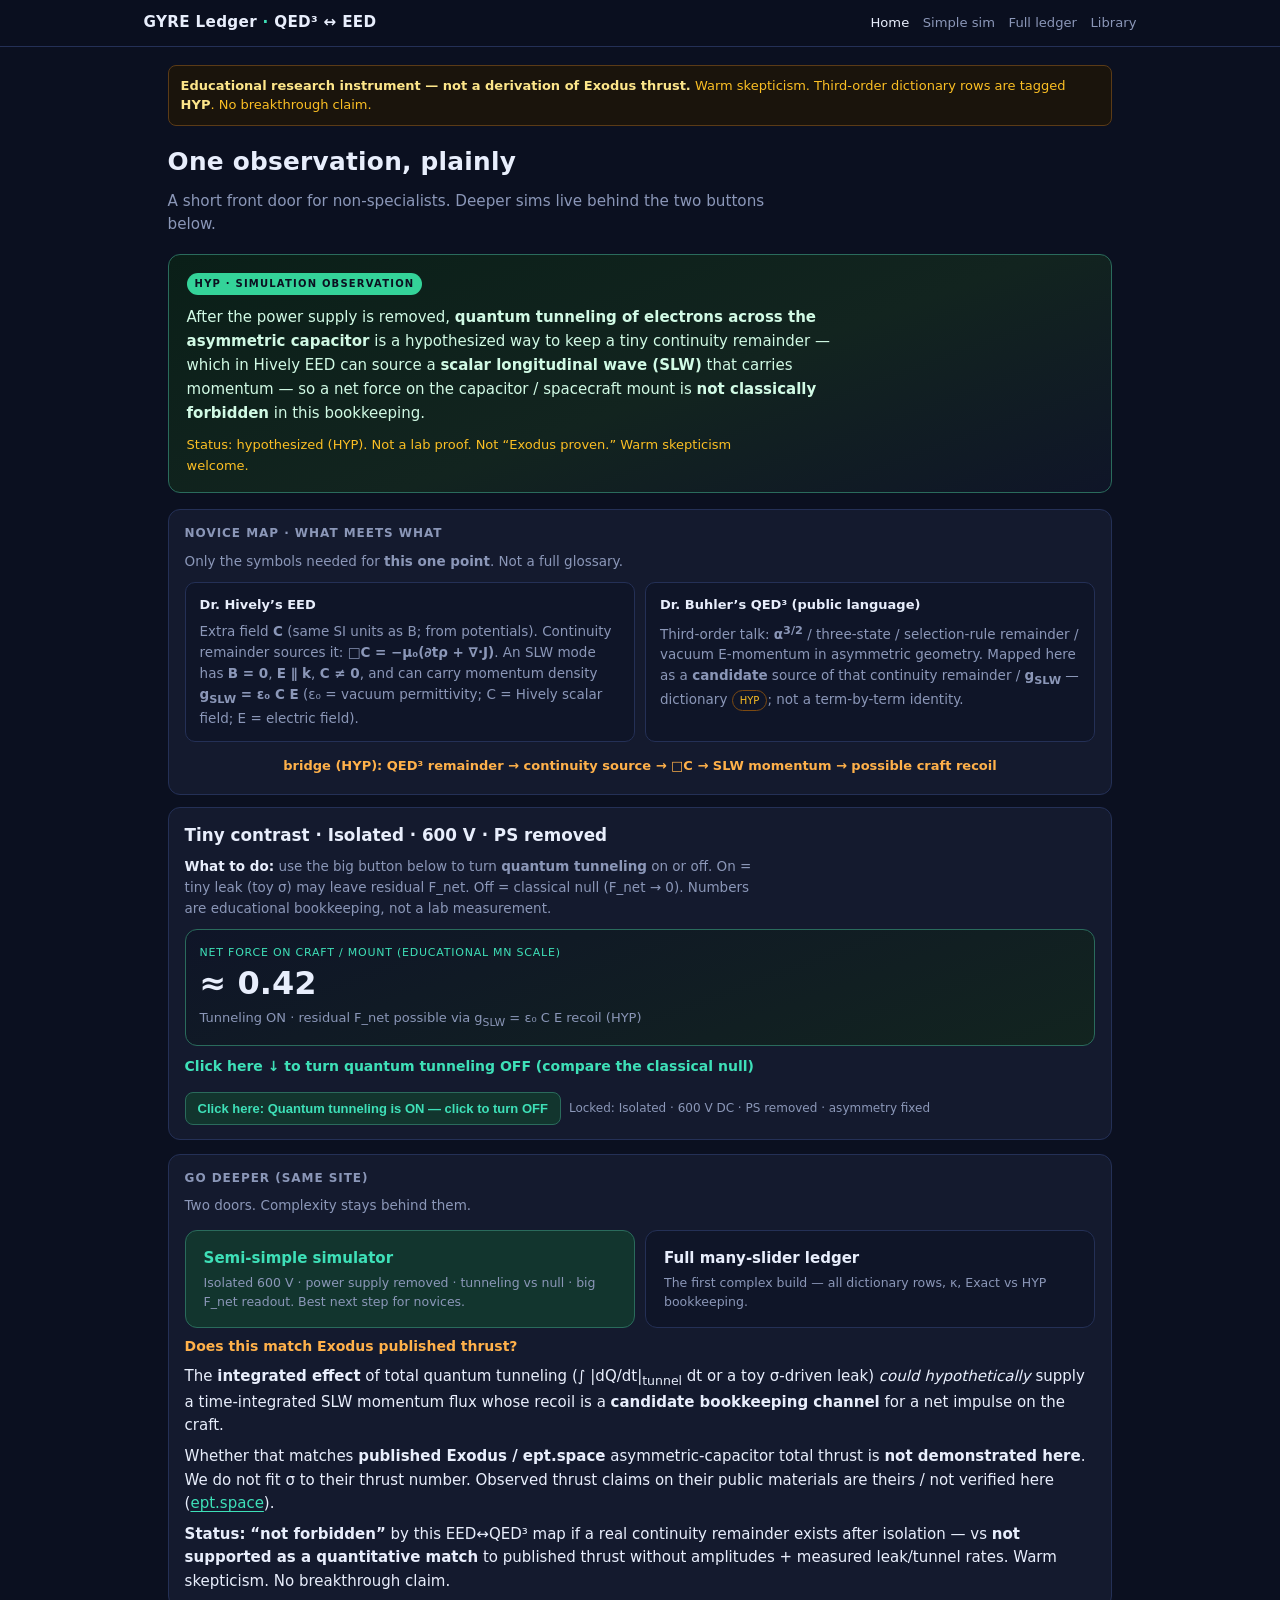
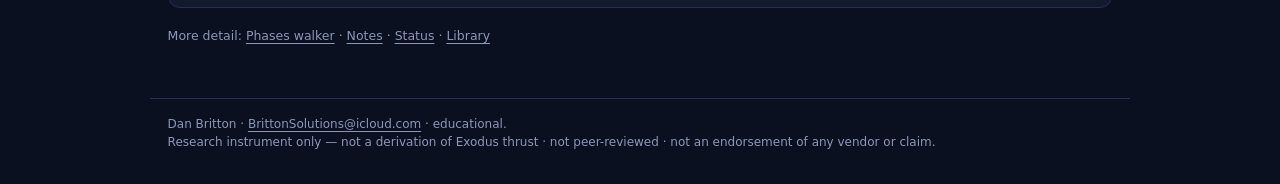
==== commit 0ab3a074: "Clarify Click here to toggle quantum tunneling on/off" ====
--- a/index.html
+++ b/index.html
@@ -142,7 +142,8 @@
   <div class="mini-demo">
     <h2>Tiny contrast · Isolated · 600 V · PS removed</h2>
     <p style="margin:0;color:var(--muted);font-size:13.5px;max-width:68ch">
-      One control. Tunneling on keeps a tiny leak (toy σ); tunneling off is the classical null.
+      <b style="color:var(--ink)">What to do:</b> use the big button below to turn <b>quantum tunneling</b> on or off.
+      On = tiny leak (toy σ) may leave residual F_net. Off = classical null (F_net → 0).
       Numbers are educational bookkeeping, not a lab measurement.
     </p>
     <div class="mini-hero">
@@ -151,7 +152,10 @@
       <div class="dir" id="fDir">Tunneling ON · residual F_net possible via g<sub>SLW</sub> = ε₀ C E recoil (HYP)</div>
     </div>
     <div class="mini-ctrl">
-      <button type="button" class="toggle on" id="btnTunnel" aria-pressed="true">Tunneling: ON</button>
+      <p id="tunnelHint" style="margin:0 0 6px;width:100%;font-size:14px;font-weight:600;color:var(--eed)">
+        Click here ↓ to turn quantum tunneling OFF (compare the classical null)
+      </p>
+      <button type="button" class="toggle on" id="btnTunnel" aria-pressed="true">Click here: Quantum tunneling is ON — click to turn OFF</button>
       <span style="font-size:12px;color:var(--muted)">Locked: Isolated · 600 V DC · PS removed · asymmetry fixed</span>
     </div>
   </div>
@@ -214,17 +218,20 @@
   var btn = document.getElementById("btnTunnel");
   var fNet = document.getElementById("fNet");
   var fDir = document.getElementById("fDir");
+  var hint = document.getElementById("tunnelHint");
   function paint(){
     if (on) {
-      btn.textContent = "Tunneling: ON";
+      btn.textContent = "Click here: Quantum tunneling is ON — click to turn OFF";
       btn.className = "toggle on";
       btn.setAttribute("aria-pressed", "true");
+      if (hint) hint.textContent = "Click here ↓ to turn quantum tunneling OFF (compare the classical null)";
       fNet.textContent = "≈ 0.42";
       fDir.innerHTML = "Tunneling ON · residual F_net possible via g<sub>SLW</sub> = ε₀ C E recoil (HYP)";
     } else {
-      btn.textContent = "Tunneling: OFF (null)";
+      btn.textContent = "Click here: Quantum tunneling is OFF — click to turn ON";
       btn.className = "toggle off";
       btn.setAttribute("aria-pressed", "false");
+      if (hint) hint.textContent = "Click here ↓ to turn quantum tunneling ON (hypothesized leak / possible F_net)";
       fNet.textContent = "≈ 0.00";
       fDir.textContent = "Classical null · σ = 0 · static + J = 0 ⇒ no SLW ⇒ F_net → 0";
     }
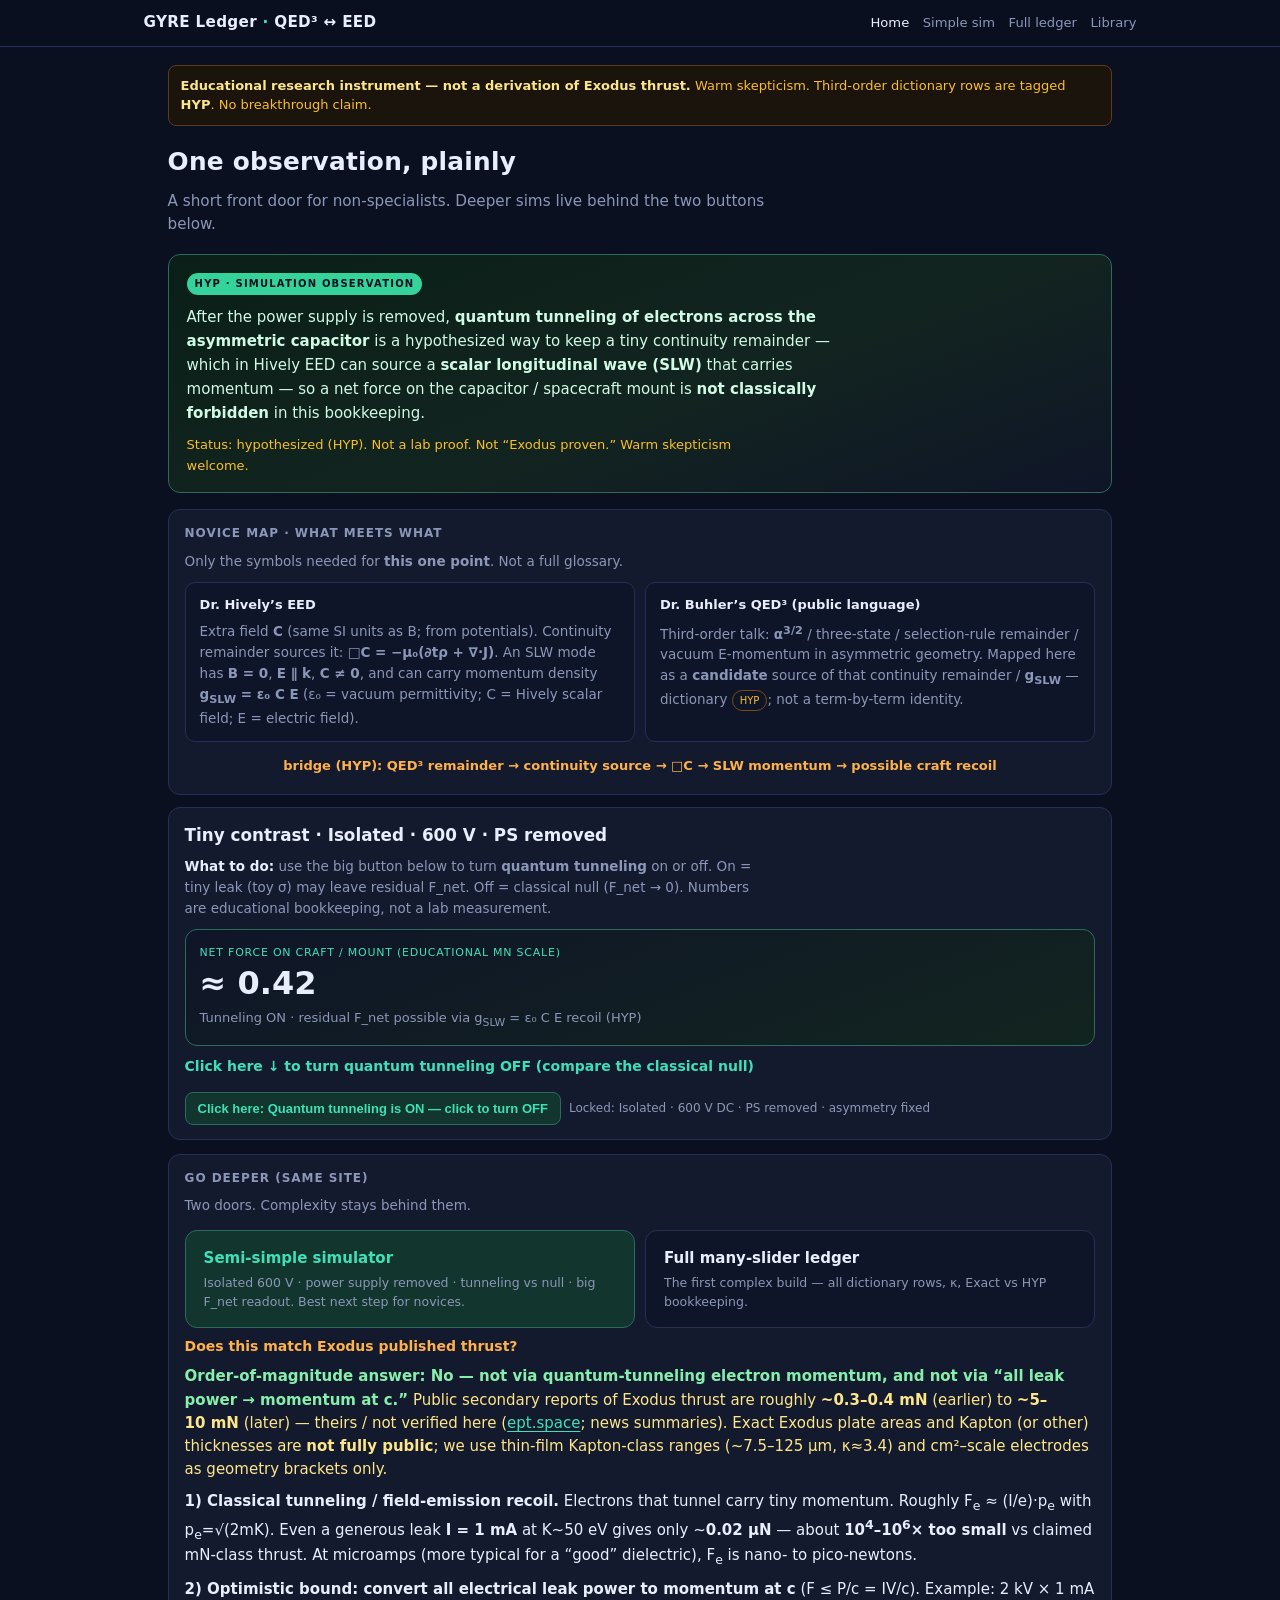
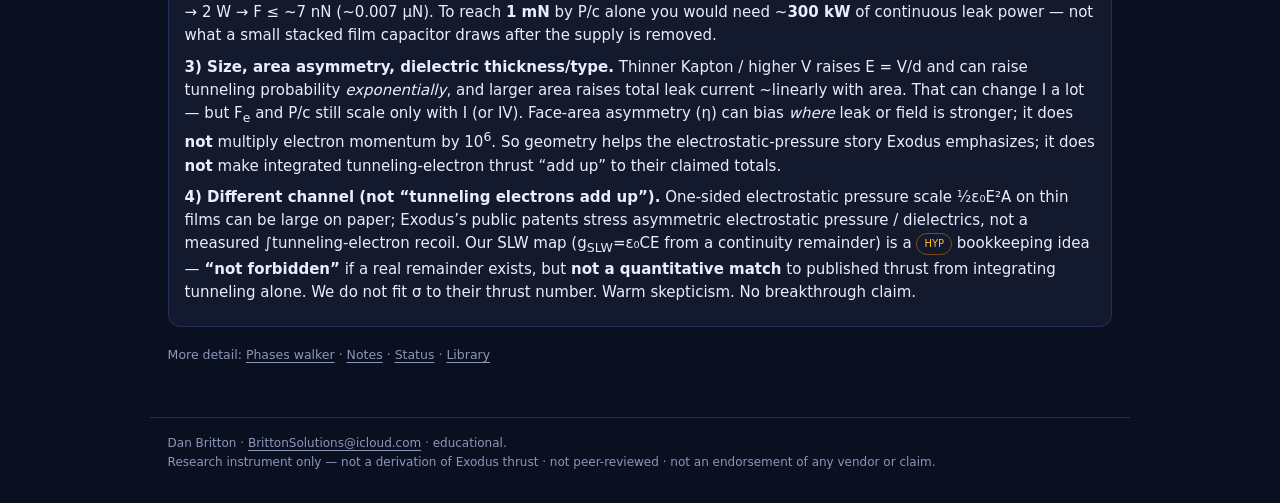
==== commit 53cdfe9f: "OOM: tunneling electron thrust << Exodus claimed mN; geometry note" ====
--- a/index.html
+++ b/index.html
@@ -176,24 +176,36 @@
 
     <div class="exodus" id="exodus-match">
       <h2 style="margin:0 0 8px;font-size:14px;color:var(--qed);text-transform:none;letter-spacing:0">Does this match Exodus published thrust?</h2>
-      <p style="margin:0 0 8px">
-        The <b>integrated effect</b> of total quantum tunneling
-        (∫ |dQ/dt|<sub>tunnel</sub> dt or a toy σ-driven leak)
-        <i>could hypothetically</i> supply a time-integrated SLW momentum flux whose recoil is a
-        <b>candidate bookkeeping channel</b> for a net impulse on the craft.
-      </p>
-      <p style="margin:0 0 8px">
-        Whether that matches <b>published Exodus / ept.space</b> asymmetric-capacitor total thrust
-        is <b>not demonstrated here</b>. We do not fit σ to their thrust number.
-        Observed thrust claims on their public materials are theirs / not verified here
-        (<a href="https://ept.space" rel="noopener noreferrer" target="_blank">ept.space</a>).
-      </p>
-      <p style="margin:0">
-        <b>Status:</b> <b>“not forbidden”</b> by this EED↔QED³ map
-        if a real continuity remainder exists after isolation —
-        vs <b>not supported as a quantitative match</b> to published thrust
-        without amplitudes + measured leak/tunnel rates.
-        Warm skepticism. No breakthrough claim.
+      <p style="margin:0 0 8px;color:#fde68a">
+        <b style="color:#86efac">Order-of-magnitude answer: No — not via quantum-tunneling electron momentum, and not via “all leak power → momentum at c.”</b>
+        Public secondary reports of Exodus thrust are roughly <b>~0.3–0.4&nbsp;mN</b> (earlier) to <b>~5–10&nbsp;mN</b> (later) — theirs / not verified here
+        (<a href="https://ept.space" rel="noopener noreferrer" target="_blank">ept.space</a>; news summaries).
+        Exact Exodus plate areas and Kapton (or other) thicknesses are <b>not fully public</b>; we use thin-film Kapton-class ranges (~7.5–125&nbsp;μm, κ≈3.4) and cm²–scale electrodes as geometry brackets only.
+      </p>
+      <p style="margin:0 0 8px">
+        <b>1) Classical tunneling / field-emission recoil.</b>
+        Electrons that tunnel carry tiny momentum. Roughly F<sub>e</sub> ≈ (I/e)·p<sub>e</sub> with p<sub>e</sub>=√(2mK).
+        Even a generous leak <b>I = 1&nbsp;mA</b> at K~50&nbsp;eV gives only ~<b>0.02&nbsp;μN</b> — about <b>10<sup>4</sup>–10<sup>6</sup>× too small</b> vs claimed mN-class thrust.
+        At microamps (more typical for a “good” dielectric), F<sub>e</sub> is nano- to pico-newtons.
+      </p>
+      <p style="margin:0 0 8px">
+        <b>2) Optimistic bound: convert all electrical leak power to momentum at c</b> (F ≤ P/c = IV/c).
+        Example: 2&nbsp;kV × 1&nbsp;mA → 2&nbsp;W → F ≤ ~7&nbsp;nN (~0.007&nbsp;μN).
+        To reach <b>1&nbsp;mN</b> by P/c alone you would need ~<b>300&nbsp;kW</b> of continuous leak power — not what a small stacked film capacitor draws after the supply is removed.
+      </p>
+      <p style="margin:0 0 8px">
+        <b>3) Size, area asymmetry, dielectric thickness/type.</b>
+        Thinner Kapton / higher V raises E = V/d and can raise tunneling probability <i>exponentially</i>, and larger area raises total leak current ~linearly with area.
+        That can change I a lot — but F<sub>e</sub> and P/c still scale only with I (or IV).
+        Face-area asymmetry (η) can bias <i>where</i> leak or field is stronger; it does <b>not</b> multiply electron momentum by 10<sup>6</sup>.
+        So geometry helps the electrostatic-pressure story Exodus emphasizes; it does <b>not</b> make integrated tunneling-electron thrust “add up” to their claimed totals.
+      </p>
+      <p style="margin:0 0 8px">
+        <b>4) Different channel (not “tunneling electrons add up”).</b>
+        One-sided electrostatic pressure scale ½ε₀E²A on thin films can be large on paper; Exodus’s public patents stress asymmetric electrostatic pressure / dielectrics, not a measured ∫tunneling-electron recoil.
+        Our SLW map (g<sub>SLW</sub>=ε₀CE from a continuity remainder) is a <span class="tag hyp">HYP</span> bookkeeping idea —
+        <b>“not forbidden”</b> if a real remainder exists, but <b>not a quantitative match</b> to published thrust from integrating tunneling alone.
+        We do not fit σ to their thrust number. Warm skepticism. No breakthrough claim.
       </p>
     </div>
   </div>
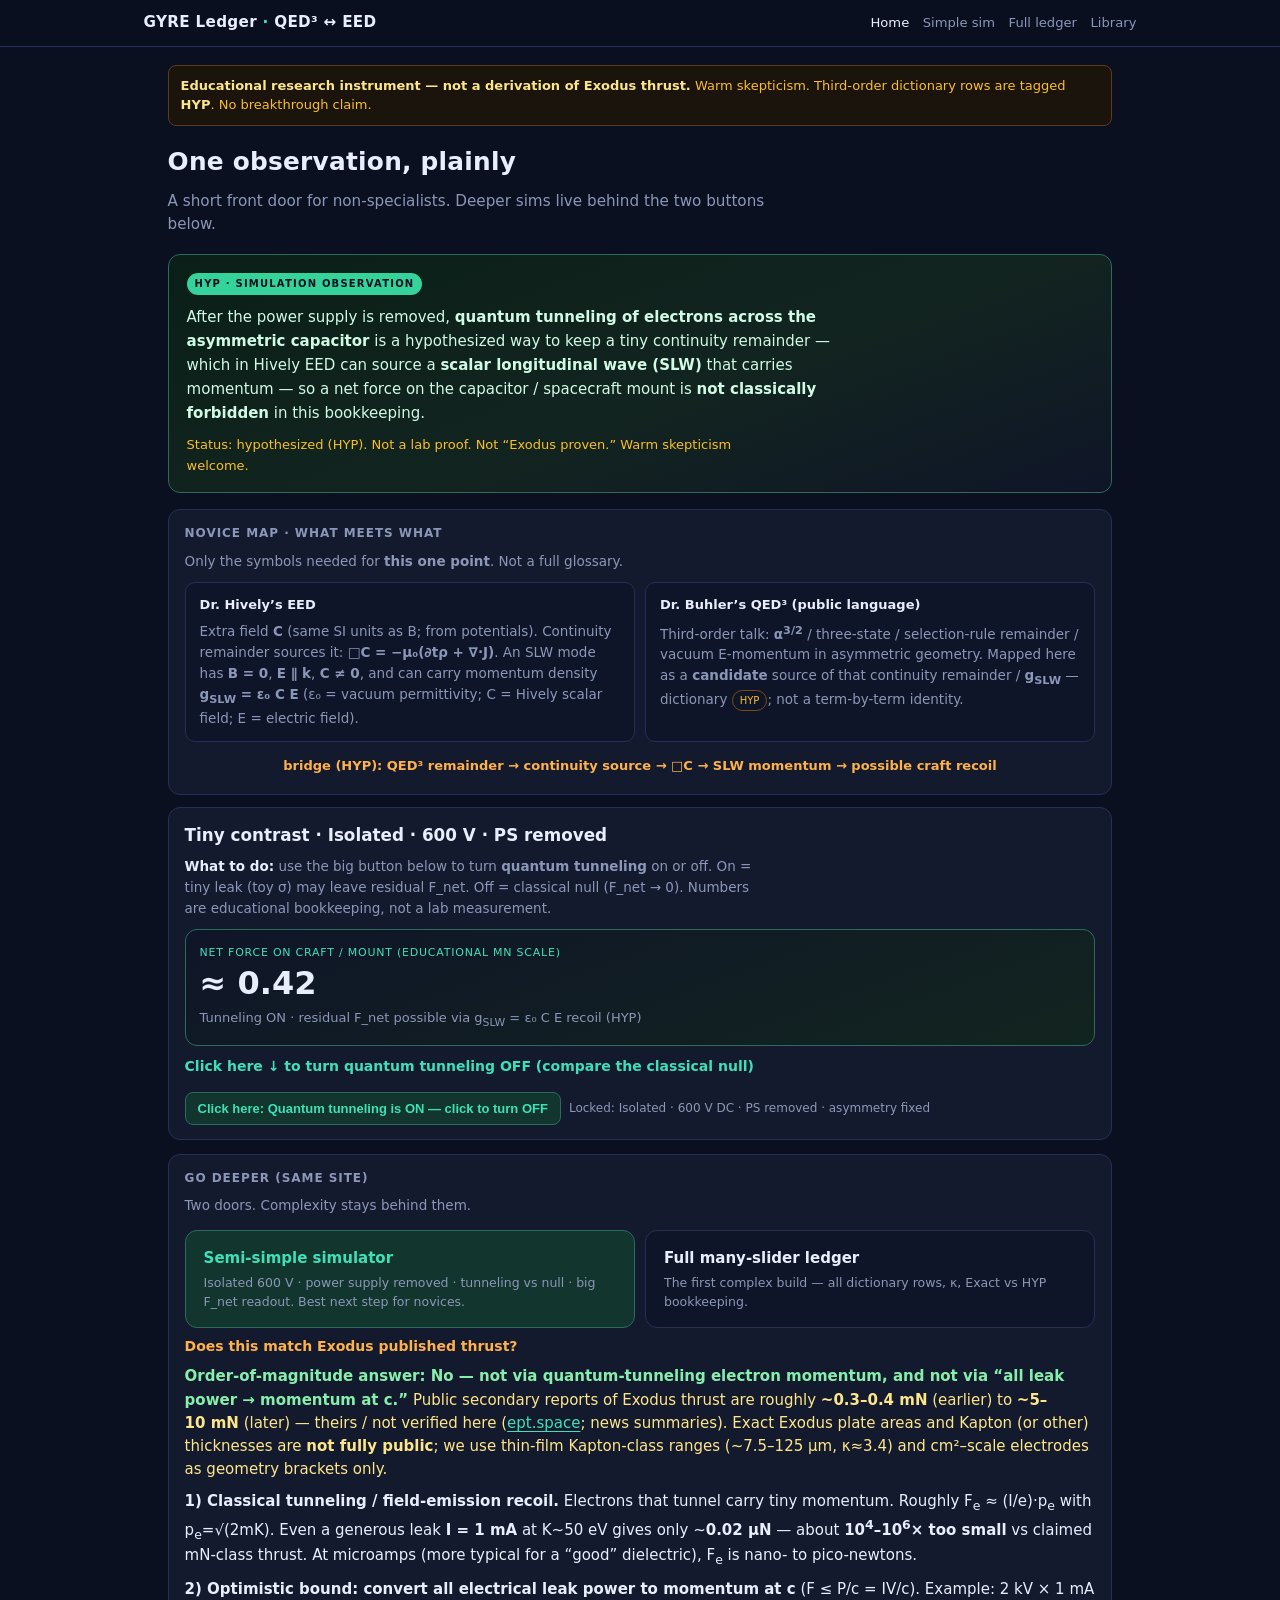
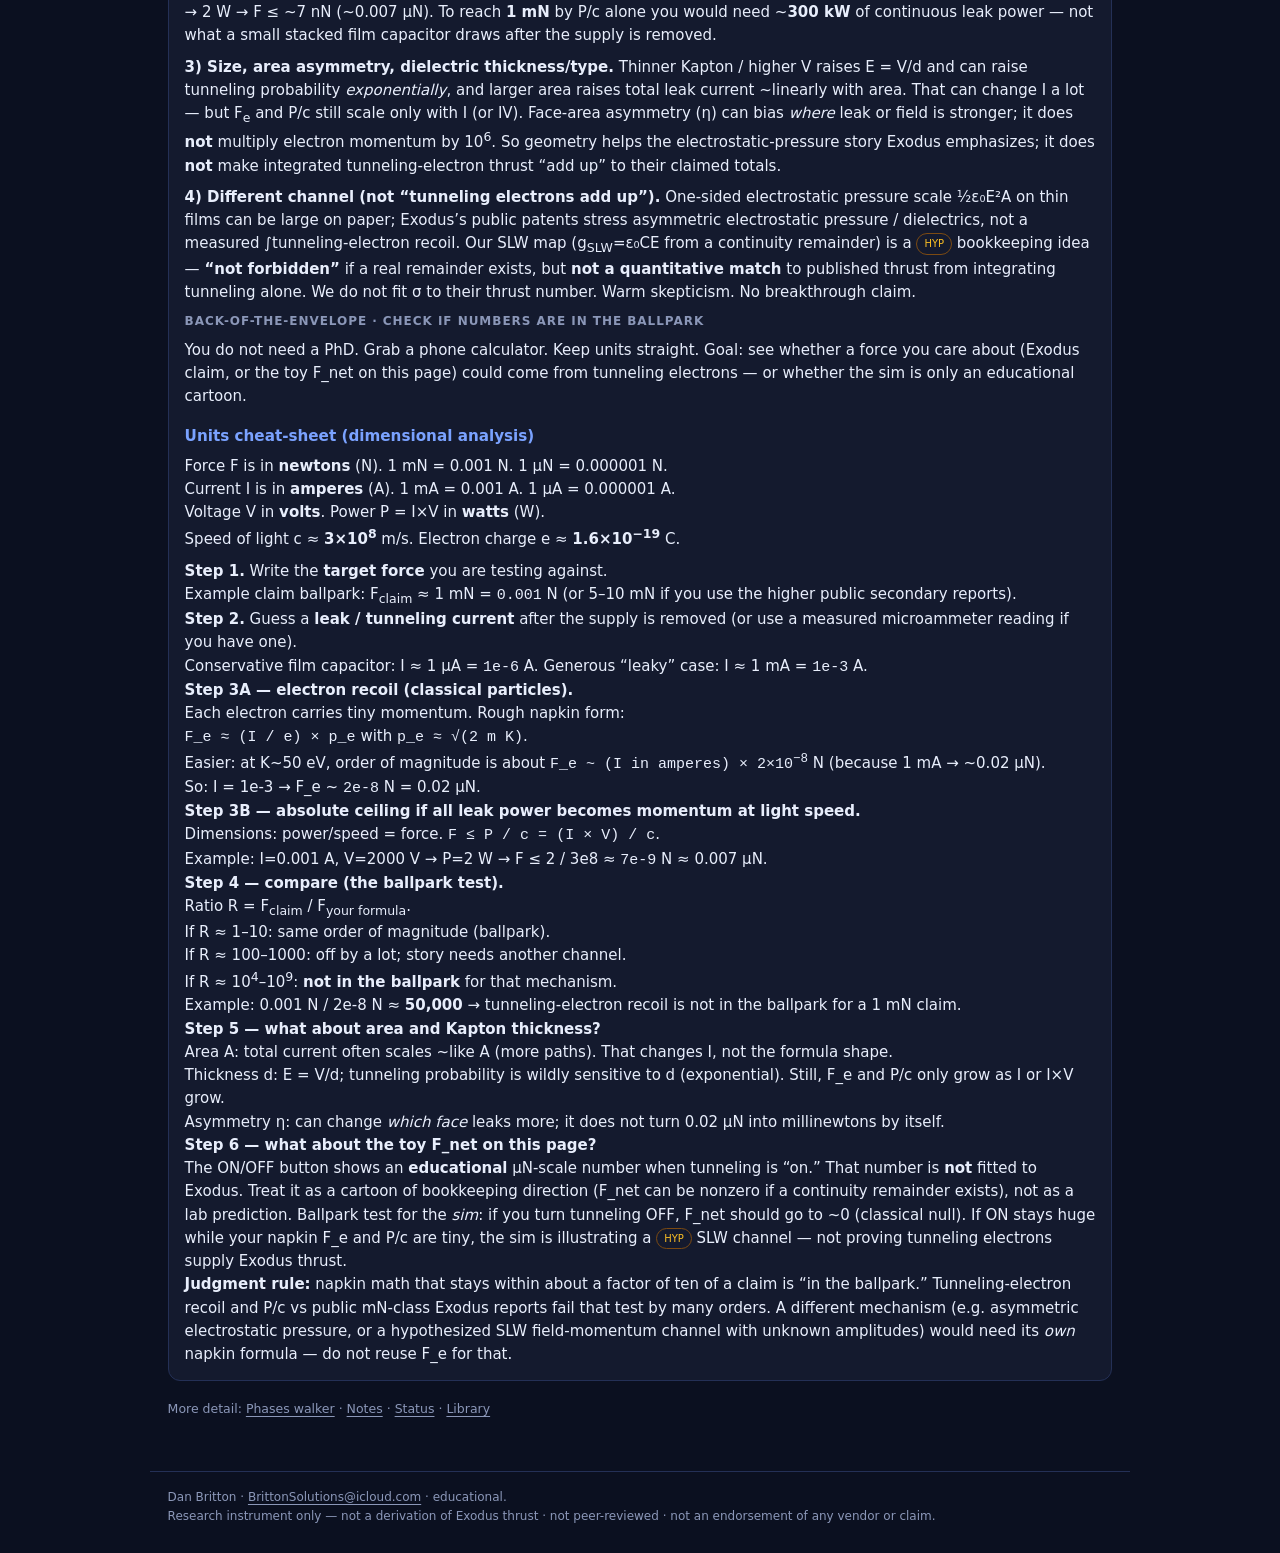
==== commit 8ee26fbd: "Novice napkin math: dimensional OOM ballpark checklist" ====
--- a/index.html
+++ b/index.html
@@ -207,6 +207,76 @@
         <b>“not forbidden”</b> if a real remainder exists, but <b>not a quantitative match</b> to published thrust from integrating tunneling alone.
         We do not fit σ to their thrust number. Warm skepticism. No breakthrough claim.
       </p>
+    </div>
+
+    <div class="napkin" id="napkin-math">
+      <h2>Back-of-the-envelope · check if numbers are in the ballpark</h2>
+      <p style="margin:0 0 8px">
+        You do not need a PhD. Grab a phone calculator. Keep units straight.
+        Goal: see whether a force you care about (Exodus claim, or the toy F_net on this page) could come from tunneling electrons — or whether the sim is only an educational cartoon.
+      </p>
+
+      <h3>Units cheat-sheet (dimensional analysis)</h3>
+      <p style="margin:0 0 8px">
+        Force F is in <b>newtons</b> (N). 1&nbsp;mN = 0.001&nbsp;N. 1&nbsp;μN = 0.000001&nbsp;N.<br/>
+        Current I is in <b>amperes</b> (A). 1&nbsp;mA = 0.001&nbsp;A. 1&nbsp;μA = 0.000001&nbsp;A.<br/>
+        Voltage V in <b>volts</b>. Power P = I×V in <b>watts</b> (W).<br/>
+        Speed of light c ≈ <b>3×10<sup>8</sup></b> m/s. Electron charge e ≈ <b>1.6×10<sup>−19</sup></b> C.
+      </p>
+
+      <div class="step">
+        <b class="num">Step 1.</b> Write the <b>target force</b> you are testing against.<br/>
+        Example claim ballpark: F<sub>claim</sub> ≈ 1&nbsp;mN = <code>0.001</code> N
+        (or 5–10&nbsp;mN if you use the higher public secondary reports).
+      </div>
+      <div class="step">
+        <b class="num">Step 2.</b> Guess a <b>leak / tunneling current</b> after the supply is removed
+        (or use a measured microammeter reading if you have one).<br/>
+        Conservative film capacitor: I ≈ 1&nbsp;μA = <code>1e-6</code> A.
+        Generous “leaky” case: I ≈ 1&nbsp;mA = <code>1e-3</code> A.
+      </div>
+      <div class="step">
+        <b class="num">Step 3A — electron recoil (classical particles).</b><br/>
+        Each electron carries tiny momentum. Rough napkin form:<br/>
+        <code>F_e ≈ (I / e) × p_e</code> with <code>p_e ≈ √(2 m K)</code>.<br/>
+        Easier: at K~50&nbsp;eV, order of magnitude is about
+        <code>F_e ~ (I in amperes) × 2×10<sup>−8</sup></code> N
+        (because 1&nbsp;mA → ~0.02&nbsp;μN).<br/>
+        So: I = 1e-3 → F_e ~ <code>2e-8</code> N = 0.02&nbsp;μN.
+      </div>
+      <div class="step">
+        <b class="num">Step 3B — absolute ceiling if all leak power becomes momentum at light speed.</b><br/>
+        Dimensions: power/speed = force. <code>F ≤ P / c = (I × V) / c</code>.<br/>
+        Example: I=0.001&nbsp;A, V=2000&nbsp;V → P=2&nbsp;W →
+        F ≤ 2 / 3e8 ≈ <code>7e-9</code> N ≈ 0.007&nbsp;μN.
+      </div>
+      <div class="step">
+        <b class="num">Step 4 — compare (the ballpark test).</b><br/>
+        Ratio R = F<sub>claim</sub> / F<sub>your formula</sub>.<br/>
+        If R ≈ 1–10: same order of magnitude (ballpark).<br/>
+        If R ≈ 100–1000: off by a lot; story needs another channel.<br/>
+        If R ≈ 10<sup>4</sup>–10<sup>9</sup>: <b>not in the ballpark</b> for that mechanism.<br/>
+        Example: 0.001&nbsp;N / 2e-8&nbsp;N ≈ <b>50,000</b> → tunneling-electron recoil is not in the ballpark for a 1&nbsp;mN claim.
+      </div>
+      <div class="step">
+        <b class="num">Step 5 — what about area and Kapton thickness?</b><br/>
+        Area A: total current often scales ~like A (more paths). That changes I, not the formula shape.<br/>
+        Thickness d: E = V/d; tunneling probability is wildly sensitive to d (exponential). Still, F_e and P/c only grow as I or I×V grow.<br/>
+        Asymmetry η: can change <i>which face</i> leaks more; it does not turn 0.02&nbsp;μN into millinewtons by itself.
+      </div>
+      <div class="step">
+        <b class="num">Step 6 — what about the toy F_net on this page?</b><br/>
+        The ON/OFF button shows an <b>educational</b> μN-scale number when tunneling is “on.”
+        That number is <b>not</b> fitted to Exodus. Treat it as a cartoon of bookkeeping direction
+        (F_net can be nonzero if a continuity remainder exists), not as a lab prediction.
+        Ballpark test for the <i>sim</i>: if you turn tunneling OFF, F_net should go to ~0 (classical null). If ON stays huge while your napkin F_e and P/c are tiny, the sim is illustrating a <span class="tag hyp">HYP</span> SLW channel — not proving tunneling electrons supply Exodus thrust.
+      </div>
+
+      <div class="judge">
+        <b>Judgment rule:</b> napkin math that stays within about a factor of ten of a claim is “in the ballpark.”
+        Tunneling-electron recoil and P/c vs public mN-class Exodus reports fail that test by many orders.
+        A different mechanism (e.g. asymmetric electrostatic pressure, or a hypothesized SLW field-momentum channel with unknown amplitudes) would need its <i>own</i> napkin formula — do not reuse F_e for that.
+      </div>
     </div>
   </div>
 
